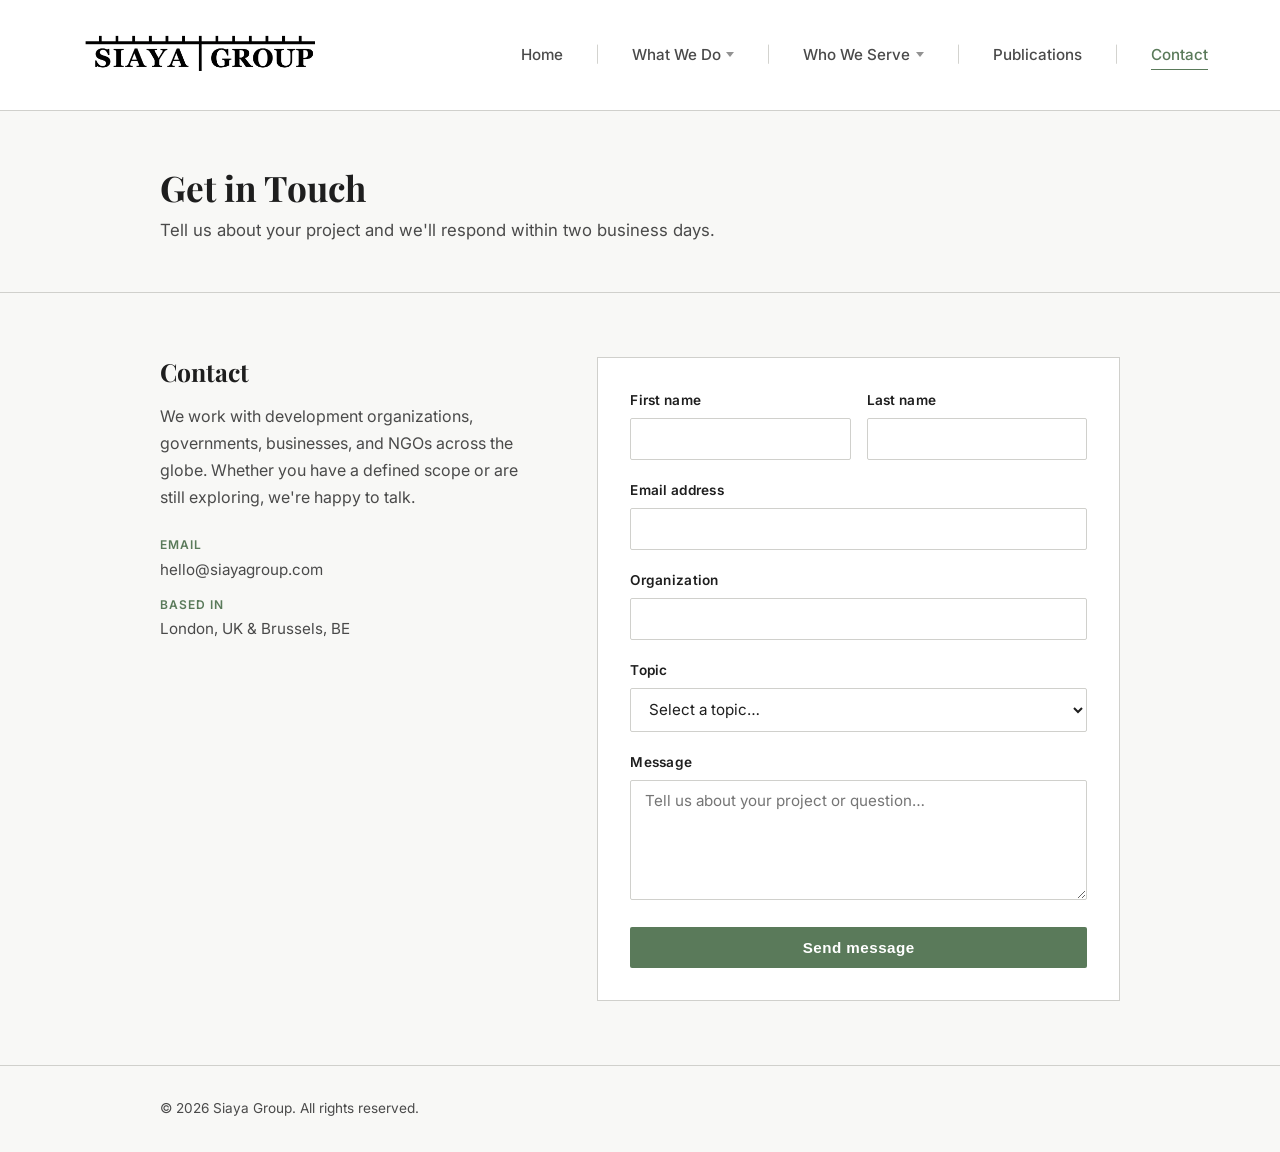
==== contact.html @ 04e4b6ad "Initial commit: Siaya Group website Marketing site with home, publications, and contact pages." ====
<!DOCTYPE html>
<html lang="en">
<head>
  <meta charset="UTF-8" />
  <meta name="viewport" content="width=device-width, initial-scale=1.0" />
  <title>Contact — Siaya Group</title>
  <meta name="description" content="Get in touch with Siaya Group to discuss your research or strategy needs." />
  <link rel="preconnect" href="https://fonts.googleapis.com" />
  <link rel="preconnect" href="https://fonts.gstatic.com" crossorigin />
  <link href="https://fonts.googleapis.com/css2?family=Inter:wght@300;400;500;600;700;800&family=Playfair+Display:wght@400;700&display=swap" rel="stylesheet" />
  <link rel="stylesheet" href="styles.css" />
</head>
<body>

  <!-- ─── HEADER ──────────────────────────────────────────── -->
  <header>
    <div class="header-inner">
      <a href="index.html" class="logo" aria-label="Siaya Group home">
        <img src="logo.png" alt="Siaya Group" class="logo__mark" />
      </a>
      <nav aria-label="Main navigation">
        <a href="index.html">Home</a>
        <span class="nav-divider" aria-hidden="true">|</span>
        <details class="nav-dropdown">
          <summary>What We Do</summary>
          <div class="nav-dropdown__panel" role="list">
            <span role="listitem">Applied Research</span>
            <span role="listitem">Business Strategy</span>
            <span role="listitem">Advanced Analytics</span>
          </div>
        </details>
        <span class="nav-divider" aria-hidden="true">|</span>
        <details class="nav-dropdown">
          <summary>Who We Serve</summary>
          <div class="nav-dropdown__panel" role="list">
            <span role="listitem">Development Organizations</span>
            <span role="listitem">Governments</span>
            <span role="listitem">Businesses</span>
            <span role="listitem">NGOs</span>
          </div>
        </details>
        <span class="nav-divider" aria-hidden="true">|</span>
        <a href="publications.html">Publications</a>
        <span class="nav-divider" aria-hidden="true">|</span>
        <a href="contact.html" class="active">Contact</a>
      </nav>
    </div>
  </header>

  <main>

    <!-- ─── PAGE HERO ────────────────────────────────────── -->
    <div class="page-hero">
      <div class="page-hero__inner">
        <h1>Get in Touch</h1>
        <p>Tell us about your project and we'll respond within two business days.</p>
      </div>
    </div>

    <!-- ─── CONTACT SECTION ──────────────────────────────── -->
    <section class="contact-section">
      <div class="contact-section__inner">

        <div class="contact-info">
          <h2>Contact</h2>
          <p>
            We work with development organizations, governments, businesses,
            and NGOs across the globe. Whether you have a defined scope or
            are still exploring, we're happy to talk.
          </p>

          <div class="contact-detail">
            <span class="contact-detail__label">Email</span>
            <span class="contact-detail__value">
              <a href="mailto:hello@siayagroup.com">hello@siayagroup.com</a>
            </span>
          </div>

          <div class="contact-detail">
            <span class="contact-detail__label">Based in</span>
            <span class="contact-detail__value">London, UK &amp; Brussels, BE</span>
          </div>
        </div>

        <div class="contact-form">
          <form name="contact" method="POST" novalidate>
            <div class="form-row">
              <div class="form-group">
                <label for="first-name">First name</label>
                <input type="text" id="first-name" name="first-name" autocomplete="given-name" required />
              </div>
              <div class="form-group">
                <label for="last-name">Last name</label>
                <input type="text" id="last-name" name="last-name" autocomplete="family-name" required />
              </div>
            </div>

            <div class="form-group">
              <label for="email">Email address</label>
              <input type="email" id="email" name="email" autocomplete="email" required />
            </div>

            <div class="form-group">
              <label for="organization">Organization</label>
              <input type="text" id="organization" name="organization" autocomplete="organization" />
            </div>

            <div class="form-group">
              <label for="topic">Topic</label>
              <select id="topic" name="topic">
                <option value="">Select a topic…</option>
                <option value="applied-research">Applied Research</option>
                <option value="business-strategy">Business Strategy</option>
                <option value="advanced-analytics">Advanced Analytics</option>
                <option value="other">Other</option>
              </select>
            </div>

            <div class="form-group">
              <label for="message">Message</label>
              <textarea id="message" name="message" placeholder="Tell us about your project or question…" required></textarea>
            </div>

            <button type="submit" class="btn btn--sage" style="width:100%;">Send message</button>
          </form>
        </div>

      </div>
    </section>

  </main>

  <!-- ─── FOOTER ───────────────────────────────────────────── -->
  <footer>
    <div class="footer-inner">
      <span class="footer__copy">&copy; 2026 Siaya Group. All rights reserved.</span>
    </div>
  </footer>

  <script src="nav.js" defer></script>
</body>
</html>
---- styles.css ----
*, *::before, *::after {
  box-sizing: border-box;
  margin: 0;
  padding: 0;
}

:root {
  --sage: #cae3ce;
  --sage-dark: #9ab89a;
  --sage-text: #5a7a5a;
  --ink: #1e1e1e;
  --ink-light: #4a4a4a;
  --white: #ffffff;
  --off-white: #f8f8f6;
  --border: #d0d0cc;
  --font-serif: 'Playfair Display', Georgia, 'Times New Roman', serif;
  --font-sans: 'Inter', system-ui, -apple-system, sans-serif;
}

html {
  scroll-behavior: smooth;
}

body {
  font-family: var(--font-sans);
  color: var(--ink);
  background: var(--white);
  line-height: 1.6;
  font-size: 16px;
  -webkit-font-smoothing: antialiased;
}

/* ─── TYPOGRAPHY ─────────────────────────────────────────── */

h1, h2, h3, h4 {
  font-family: var(--font-serif);
  font-weight: 700;
  line-height: 1.2;
}

/* ─── LAYOUT ─────────────────────────────────────────────── */

.container {
  max-width: 960px;
  margin: 0 auto;
  padding: 0 2rem;
}

.container--wide {
  max-width: 1200px;
  margin: 0 auto;
  padding: 0 2rem;
}

/* ─── HEADER / NAV ───────────────────────────────────────── */

header {
  border-bottom: 1px solid var(--border);
  background: var(--white);
  position: sticky;
  top: 0;
  z-index: 100;
}

.header-inner {
  display: flex;
  align-items: center;
  justify-content: space-between;
  padding: 1.25rem 2rem;
  max-width: 1200px;
  margin: 0 auto;
}

/* Logo */
.logo {
  display: flex;
  align-items: center;
  text-decoration: none;
  color: var(--ink);
}

.logo__mark {
  display: block;
  width: 260px;
  max-width: 100%;
  height: auto;
}

/* Nav */
nav {
  display: flex;
  gap: 2rem;
  align-items: center;
}

nav a {
  text-decoration: none;
  font-size: 0.95rem;
  font-weight: 500;
  color: var(--ink-light);
  transition: color 0.2s;
  position: relative;
}

nav a::after {
  content: '';
  position: absolute;
  bottom: -3px;
  left: 0;
  width: 0;
  height: 1.5px;
  background: var(--sage-text);
  transition: width 0.2s;
}

nav a:hover,
nav a.active {
  color: var(--sage-text);
}

nav a:hover::after,
nav a.active::after {
  width: 100%;
}

.nav-divider {
  color: var(--border);
  font-weight: 300;
}

/* Nav dropdowns */
.nav-dropdown {
  position: relative;
}

.nav-dropdown summary {
  list-style: none;
  cursor: pointer;
  font-size: 0.95rem;
  font-weight: 500;
  color: var(--ink-light);
  display: flex;
  align-items: center;
  gap: 0.35rem;
  transition: color 0.2s;
}

.nav-dropdown summary::-webkit-details-marker {
  display: none;
}

.nav-dropdown summary::after {
  content: '';
  width: 0;
  height: 0;
  border-left: 4px solid transparent;
  border-right: 4px solid transparent;
  border-top: 5px solid currentColor;
  opacity: 0.6;
  transition: transform 0.2s;
}

.nav-dropdown[open] summary::after {
  transform: rotate(180deg);
}

.nav-dropdown summary:hover {
  color: var(--sage-text);
}

.nav-dropdown__panel {
  position: absolute;
  top: calc(100% + 0.9rem);
  left: 50%;
  transform: translateX(-50%);
  background: var(--white);
  border: 1px solid var(--border);
  border-radius: 4px;
  box-shadow: 0 10px 28px rgba(0, 0, 0, 0.1);
  padding: 0.85rem 1.5rem;
  display: flex;
  flex-direction: column;
  gap: 0.65rem;
  min-width: 220px;
  z-index: 200;
}

.nav-dropdown__panel span {
  font-size: 0.9rem;
  color: var(--ink-light);
  white-space: nowrap;
}

/* ─── HERO ───────────────────────────────────────────────── */

.hero {
  padding: 2.25rem 2rem;
  text-align: center;
  background: var(--sage);
}

.hero__tagline {
  font-family: var(--font-serif);
  font-size: clamp(1.4rem, 3vw, 2rem);
  font-weight: 400;
  color: var(--ink-light);
  max-width: 980px;
  margin: 0 auto;
  line-height: 1.55;
}

/* ─── EXPERIENCE ─────────────────────────────────────────── */

.experience {
  background: var(--white);
  border-top: 1px solid var(--border);
  border-bottom: 1px solid var(--border);
  padding: 2.75rem 0;
}

.experience__inner {
  max-width: 960px;
  margin: 0 auto;
  padding: 0 2rem;
  text-align: center;
  margin-bottom: 2rem;
}

.experience__title {
  font-size: 1.55rem;
  color: var(--ink);
  margin-bottom: 0.4rem;
}

.experience__subtitle {
  font-size: 0.9rem;
  color: var(--ink-light);
}

.experience__track-wrap {
  overflow: hidden;
  width: 100%;
  -webkit-mask-image: linear-gradient(to right, transparent, black 8%, black 92%, transparent);
  mask-image: linear-gradient(to right, transparent, black 8%, black 92%, transparent);
}

.experience__track {
  display: flex;
  align-items: center;
  gap: 3.5rem;
  width: max-content;
  animation: experience-scroll 42s linear infinite;
  will-change: transform;
}

.experience__track:hover {
  animation-play-state: paused;
}

.experience__logo {
  height: 40px;
  width: auto;
  object-fit: contain;
  filter: grayscale(100%);
  opacity: 0.5;
  transition: filter 0.25s, opacity 0.25s;
  flex-shrink: 0;
}

.experience__logo:hover {
  filter: grayscale(0%);
  opacity: 1;
}

@keyframes experience-scroll {
  from { transform: translate3d(0, 0, 0); }
  to { transform: translate3d(-50%, 0, 0); }
}

@media (prefers-reduced-motion: reduce) {
  .experience__track {
    animation: none;
  }
  .experience__track-wrap {
    overflow-x: auto;
  }
}

/* ─── ABOUT ──────────────────────────────────────────────── */

.about {
  padding: 4rem 2rem;
  background: var(--sage);
}

.about__inner {
  max-width: 960px;
  margin: 0 auto;
}

.about h2 {
  font-size: 1.55rem;
  margin-bottom: 1.25rem;
  color: var(--ink);
}

.about p {
  font-size: 1.05rem;
  color: var(--ink);
  max-width: 720px;
  line-height: 1.75;
  margin-bottom: 1rem;
  text-align: justify;
  hyphens: auto;
}

.about p:last-child {
  margin-bottom: 0;
}

/* ─── TEAM ───────────────────────────────────────────────── */

.team {
  padding: 0 2rem 4rem;
  background: var(--sage);
}

.team__inner {
  max-width: 960px;
  margin: 0 auto;
}

.team h2 {
  font-size: 1.55rem;
  margin-bottom: 2rem;
  color: var(--ink);
}

.team__grid {
  display: grid;
  grid-template-columns: repeat(auto-fill, minmax(260px, 1fr));
  gap: 2rem;
}

.team-card {
  border-top: 2px solid var(--ink);
  padding-top: 1.25rem;
}

.team-card__name {
  font-family: var(--font-serif);
  font-size: 1.15rem;
  color: var(--ink);
  margin-bottom: 0.3rem;
}

.team-card__title-row {
  display: flex;
  align-items: center;
  flex-wrap: wrap;
  gap: 0.75rem;
  margin-bottom: 0.75rem;
}

.team-card__title {
  font-size: 0.85rem;
  font-weight: 600;
  letter-spacing: 0.07em;
  text-transform: uppercase;
  color: var(--sage-text);
}

.team-card__title-sep {
  color: var(--ink-light);
  opacity: 0.5;
  font-size: 0.9rem;
}

.team-card__bio {
  font-size: 0.95rem;
  color: var(--ink);
  line-height: 1.65;
  text-align: justify;
  hyphens: auto;
}

.team-card__links {
  display: flex;
  gap: 1.25rem;
}

.team-card__link {
  display: inline-flex;
  align-items: center;
  gap: 0.4rem;
  font-size: 0.85rem;
  font-weight: 600;
  color: var(--sage-text);
  text-decoration: none;
  transition: color 0.2s;
}

.team-card__link:hover {
  color: var(--ink);
}

.team-card__link-icon {
  width: 16px;
  height: 16px;
  flex-shrink: 0;
}

/* ─── CTA STRIP ──────────────────────────────────────────── */

.cta-strip {
  background: var(--ink);
  color: var(--white);
  padding: 3rem 2rem;
  text-align: center;
}

.cta-strip h2 {
  font-size: 1.5rem;
  color: var(--white);
  margin-bottom: 0.75rem;
}

.cta-strip p {
  color: rgba(255,255,255,0.7);
  margin-bottom: 1.5rem;
  font-size: 1rem;
}

.btn {
  display: inline-block;
  padding: 0.75rem 2rem;
  border-radius: 2px;
  font-size: 0.95rem;
  font-weight: 600;
  text-decoration: none;
  letter-spacing: 0.03em;
  transition: background 0.2s, color 0.2s;
  cursor: pointer;
  border: none;
}

.btn--light {
  background: var(--white);
  color: var(--ink);
}

.btn--light:hover {
  background: var(--sage);
  color: var(--ink);
}

.btn--sage {
  background: var(--sage-text);
  color: var(--white);
}

.btn--sage:hover {
  background: #4a6a4a;
}

/* ─── FOOTER ─────────────────────────────────────────────── */

footer {
  border-top: 1px solid var(--border);
  padding: 2rem;
  background: var(--off-white);
}

.footer-inner {
  max-width: 960px;
  margin: 0 auto;
  display: flex;
  justify-content: space-between;
  align-items: center;
  flex-wrap: wrap;
  gap: 1rem;
}

.footer__copy {
  font-size: 0.85rem;
  color: var(--ink-light);
}

.footer__links {
  display: flex;
  gap: 1.5rem;
}

.footer__links a {
  font-size: 0.85rem;
  color: var(--ink-light);
  text-decoration: none;
  transition: color 0.2s;
}

.footer__links a:hover {
  color: var(--sage-text);
}

/* ─── PUBLICATIONS PAGE ──────────────────────────────────── */

.page-hero {
  padding: 3.5rem 2rem 3rem;
  border-bottom: 1px solid var(--border);
  background: var(--off-white);
}

.page-hero__inner {
  max-width: 960px;
  margin: 0 auto;
}

.page-hero h1 {
  font-size: 2.2rem;
  color: var(--ink);
  margin-bottom: 0.5rem;
}

.page-hero p {
  font-size: 1.05rem;
  color: var(--ink-light);
  max-width: 560px;
}

.publications-section {
  padding: 3.5rem 2rem;
  background: var(--white);
}

.publications-section__inner {
  max-width: 960px;
  margin: 0 auto;
}

.publications-section__heading {
  font-size: 1.55rem;
  margin-bottom: 1.5rem;
  color: var(--ink);
}

.pub-list {
  display: flex;
  flex-direction: column;
  gap: 0;
}

.pub-item--simple {
  display: flex;
  align-items: center;
  justify-content: space-between;
  gap: 1.5rem;
  padding: 1.35rem 0;
  border-bottom: 1px solid var(--border);
  text-decoration: none;
  color: inherit;
  transition: background 0.15s;
}

.pub-item--simple:first-child {
  border-top: 1px solid var(--border);
}

.pub-item--simple:hover .pub-item__title {
  color: var(--sage-text);
}

.pub-item__title {
  font-family: var(--font-serif);
  font-size: 1.1rem;
  font-weight: 700;
  color: var(--ink);
  transition: color 0.2s;
  line-height: 1.35;
}

.pub-item__external {
  width: 18px;
  height: 18px;
  color: var(--sage-text);
  flex-shrink: 0;
}

/* ─── CONTACT ────────────────────────────────────────────── */

.contact-section {
  padding: 4rem 2rem;
  background: var(--off-white);
}

.contact-section__inner {
  max-width: 960px;
  margin: 0 auto;
  display: grid;
  grid-template-columns: 1fr 1.4fr;
  gap: 4rem;
  align-items: start;
}

.contact-info h2 {
  font-size: 1.55rem;
  margin-bottom: 1rem;
}

.contact-info p {
  font-size: 1rem;
  color: var(--ink-light);
  line-height: 1.7;
  margin-bottom: 1.5rem;
}

.contact-detail {
  margin-bottom: 0.75rem;
}

.contact-detail__label {
  font-size: 0.75rem;
  font-weight: 600;
  letter-spacing: 0.08em;
  text-transform: uppercase;
  color: var(--sage-text);
  display: block;
  margin-bottom: 0.15rem;
}

.contact-detail__value {
  font-size: 0.95rem;
  color: var(--ink-light);
}

.contact-detail__value a {
  color: var(--ink-light);
  text-decoration: none;
}

.contact-detail__value a:hover {
  color: var(--sage-text);
}

.contact-form {
  background: var(--white);
  padding: 2rem;
  border: 1px solid var(--border);
}

.form-group {
  margin-bottom: 1.25rem;
}

.form-group label {
  display: block;
  font-size: 0.85rem;
  font-weight: 600;
  color: var(--ink);
  margin-bottom: 0.4rem;
  letter-spacing: 0.02em;
}

.form-group input,
.form-group select,
.form-group textarea {
  width: 100%;
  padding: 0.65rem 0.85rem;
  border: 1.5px solid var(--border);
  background: var(--white);
  font-family: var(--font-sans);
  font-size: 0.95rem;
  color: var(--ink);
  outline: none;
  transition: border-color 0.2s;
  border-radius: 2px;
}

.form-group input:focus,
.form-group select:focus,
.form-group textarea:focus {
  border-color: var(--sage-text);
}

.form-group textarea {
  resize: vertical;
  min-height: 120px;
}

.form-row {
  display: grid;
  grid-template-columns: 1fr 1fr;
  gap: 1rem;
}

/* ─── RESPONSIVE ─────────────────────────────────────────── */

@media (max-width: 700px) {
  .header-inner {
    flex-direction: column;
    gap: 1rem;
    padding: 1rem;
  }

  nav {
    gap: 1.25rem;
  }

  .hero {
    padding: 1.75rem 1.25rem;
  }

  .hero__tagline {
    font-size: 1.3rem;
  }

  .nav-dropdown__panel {
    position: static;
    transform: none;
    box-shadow: none;
    border: none;
    background: transparent;
    padding: 0.5rem 0 0;
    align-items: center;
    min-width: 0;
  }

  .contact-section__inner {
    grid-template-columns: 1fr;
    gap: 2rem;
  }

  .form-row {
    grid-template-columns: 1fr;
  }

  .footer-inner {
    flex-direction: column;
    align-items: flex-start;
  }
}
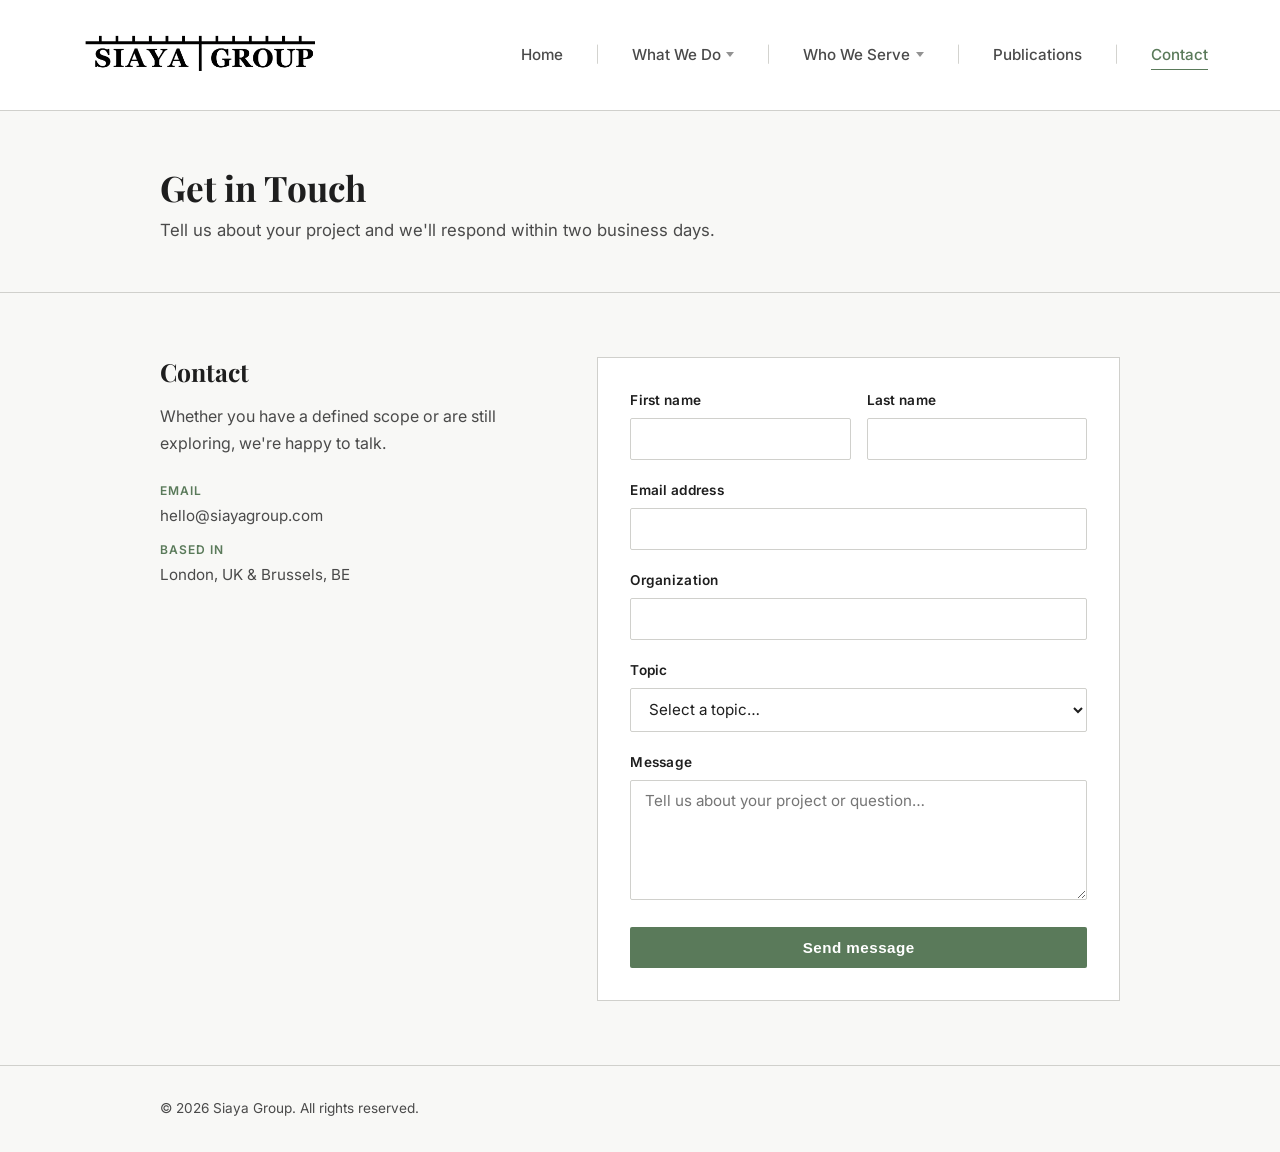
==== commit 3460d836: "Trim contact page intro copy" ====
--- a/contact.html
+++ b/contact.html
@@ -64,8 +64,7 @@
         <div class="contact-info">
           <h2>Contact</h2>
           <p>
-            We work with development organizations, governments, businesses,
-            and NGOs across the globe. Whether you have a defined scope or
+            Whether you have a defined scope or
             are still exploring, we're happy to talk.
           </p>
 
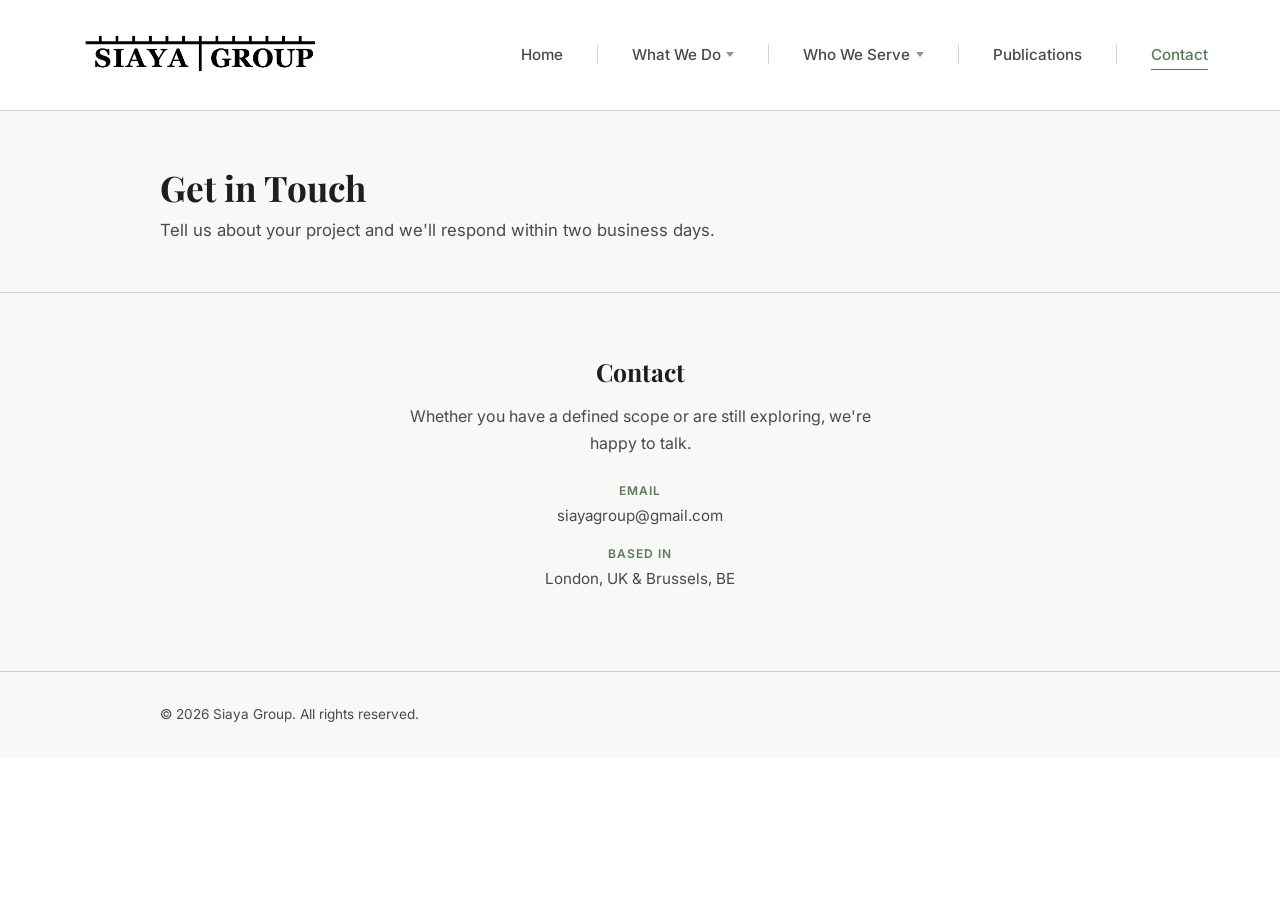
==== commit f06ae2c4: "Remove non-functional contact form, switch to gmail contact address The form had no backend and sile" ====
--- a/contact.html
+++ b/contact.html
@@ -59,7 +59,7 @@
 
     <!-- ─── CONTACT SECTION ──────────────────────────────── -->
     <section class="contact-section">
-      <div class="contact-section__inner">
+      <div class="contact-section__inner contact-section__inner--centered">
 
         <div class="contact-info">
           <h2>Contact</h2>
@@ -71,7 +71,7 @@
           <div class="contact-detail">
             <span class="contact-detail__label">Email</span>
             <span class="contact-detail__value">
-              <a href="mailto:hello@siayagroup.com">hello@siayagroup.com</a>
+              <a href="mailto:siayagroup@gmail.com">siayagroup@gmail.com</a>
             </span>
           </div>
 
@@ -79,49 +79,6 @@
             <span class="contact-detail__label">Based in</span>
             <span class="contact-detail__value">London, UK &amp; Brussels, BE</span>
           </div>
-        </div>
-
-        <div class="contact-form">
-          <form name="contact" method="POST" novalidate>
-            <div class="form-row">
-              <div class="form-group">
-                <label for="first-name">First name</label>
-                <input type="text" id="first-name" name="first-name" autocomplete="given-name" required />
-              </div>
-              <div class="form-group">
-                <label for="last-name">Last name</label>
-                <input type="text" id="last-name" name="last-name" autocomplete="family-name" required />
-              </div>
-            </div>
-
-            <div class="form-group">
-              <label for="email">Email address</label>
-              <input type="email" id="email" name="email" autocomplete="email" required />
-            </div>
-
-            <div class="form-group">
-              <label for="organization">Organization</label>
-              <input type="text" id="organization" name="organization" autocomplete="organization" />
-            </div>
-
-            <div class="form-group">
-              <label for="topic">Topic</label>
-              <select id="topic" name="topic">
-                <option value="">Select a topic…</option>
-                <option value="applied-research">Applied Research</option>
-                <option value="business-strategy">Business Strategy</option>
-                <option value="advanced-analytics">Advanced Analytics</option>
-                <option value="other">Other</option>
-              </select>
-            </div>
-
-            <div class="form-group">
-              <label for="message">Message</label>
-              <textarea id="message" name="message" placeholder="Tell us about your project or question…" required></textarea>
-            </div>
-
-            <button type="submit" class="btn btn--sage" style="width:100%;">Send message</button>
-          </form>
         </div>
 
       </div>
--- a/styles.css
+++ b/styles.css
@@ -601,6 +601,16 @@
   align-items: start;
 }
 
+.contact-section__inner--centered {
+  display: block;
+  max-width: 480px;
+  text-align: center;
+}
+
+.contact-section__inner--centered .contact-detail {
+  margin-bottom: 1rem;
+}
+
 .contact-info h2 {
   font-size: 1.55rem;
   margin-bottom: 1rem;
@@ -639,57 +649,6 @@
 
 .contact-detail__value a:hover {
   color: var(--sage-text);
-}
-
-.contact-form {
-  background: var(--white);
-  padding: 2rem;
-  border: 1px solid var(--border);
-}
-
-.form-group {
-  margin-bottom: 1.25rem;
-}
-
-.form-group label {
-  display: block;
-  font-size: 0.85rem;
-  font-weight: 600;
-  color: var(--ink);
-  margin-bottom: 0.4rem;
-  letter-spacing: 0.02em;
-}
-
-.form-group input,
-.form-group select,
-.form-group textarea {
-  width: 100%;
-  padding: 0.65rem 0.85rem;
-  border: 1.5px solid var(--border);
-  background: var(--white);
-  font-family: var(--font-sans);
-  font-size: 0.95rem;
-  color: var(--ink);
-  outline: none;
-  transition: border-color 0.2s;
-  border-radius: 2px;
-}
-
-.form-group input:focus,
-.form-group select:focus,
-.form-group textarea:focus {
-  border-color: var(--sage-text);
-}
-
-.form-group textarea {
-  resize: vertical;
-  min-height: 120px;
-}
-
-.form-row {
-  display: grid;
-  grid-template-columns: 1fr 1fr;
-  gap: 1rem;
 }
 
 /* ─── RESPONSIVE ─────────────────────────────────────────── */
@@ -729,10 +688,6 @@
     gap: 2rem;
   }
 
-  .form-row {
-    grid-template-columns: 1fr;
-  }
-
   .footer-inner {
     flex-direction: column;
     align-items: flex-start;
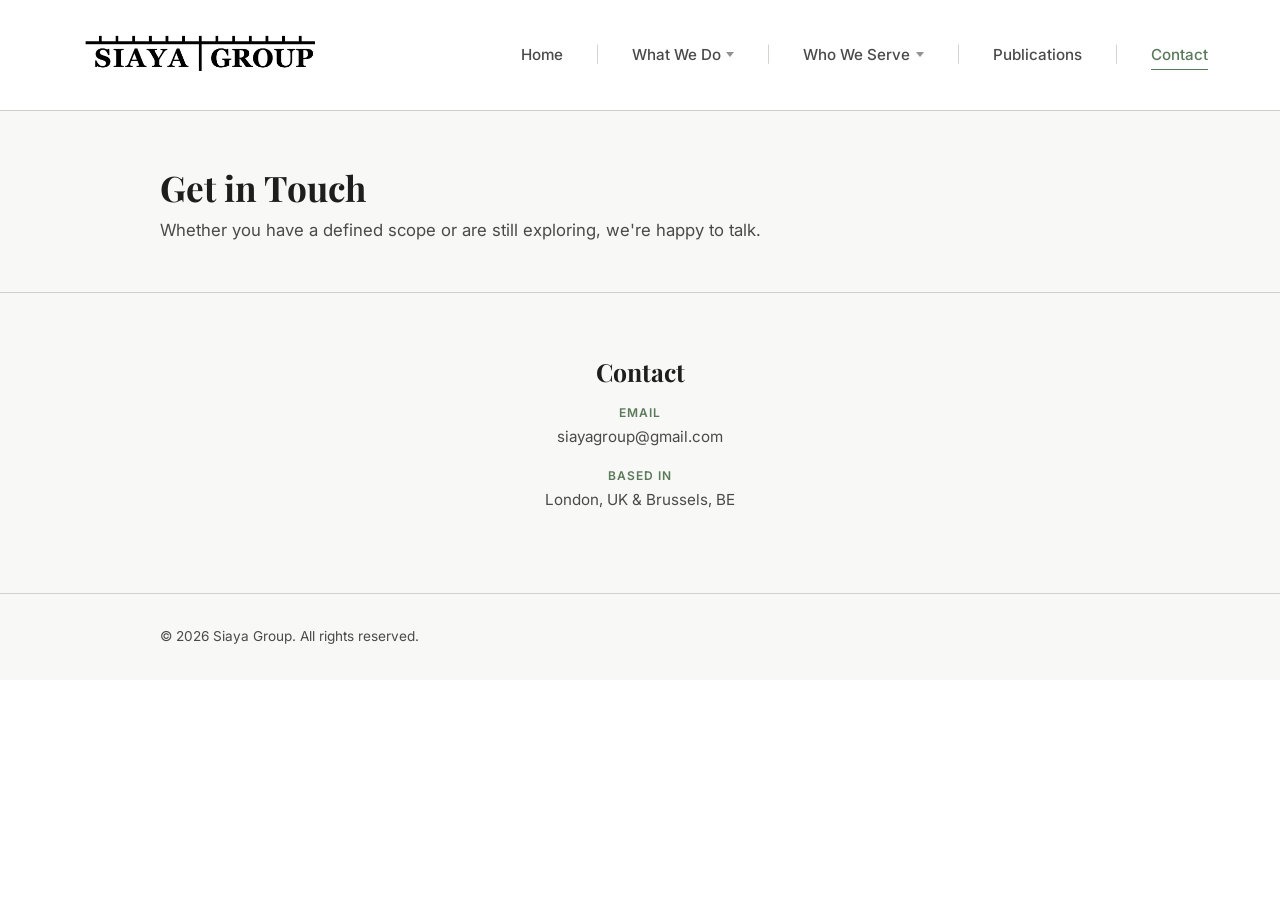
==== commit e7e6e8ab: "Widen page-hero paragraph so contact page intro fits on one line" ====
--- a/contact.html
+++ b/contact.html
@@ -53,7 +53,8 @@
     <div class="page-hero">
       <div class="page-hero__inner">
         <h1>Get in Touch</h1>
-        <p>Tell us about your project and we'll respond within two business days.</p>
+        <p>Whether you have a defined scope or
+          are still exploring, we're happy to talk.</p>
       </div>
     </div>
 
@@ -63,10 +64,6 @@
 
         <div class="contact-info">
           <h2>Contact</h2>
-          <p>
-            Whether you have a defined scope or
-            are still exploring, we're happy to talk.
-          </p>
 
           <div class="contact-detail">
             <span class="contact-detail__label">Email</span>
--- a/styles.css
+++ b/styles.css
@@ -524,7 +524,7 @@
 .page-hero p {
   font-size: 1.05rem;
   color: var(--ink-light);
-  max-width: 560px;
+  max-width: 660px;
 }
 
 .publications-section {
